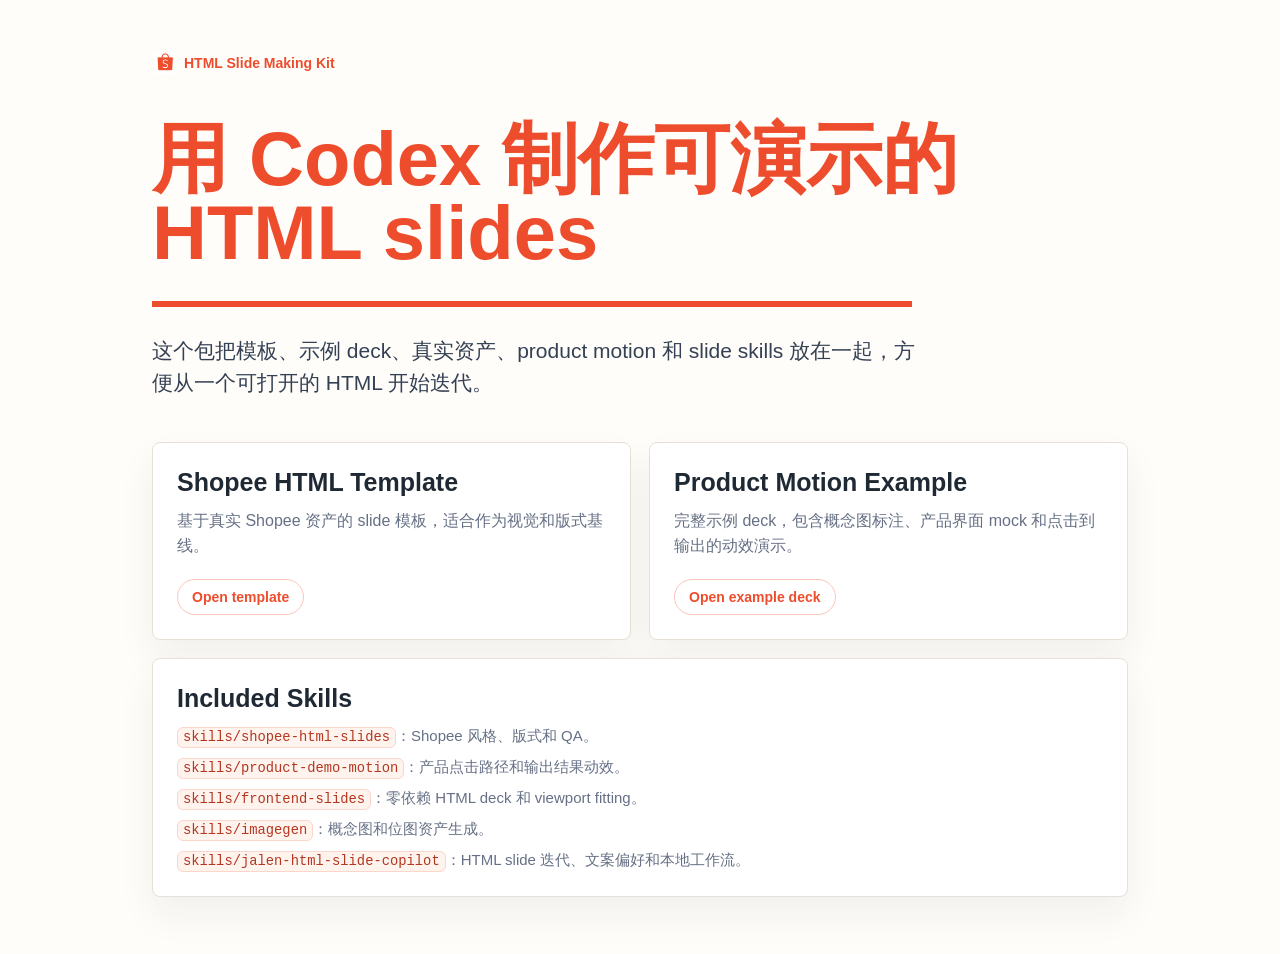
==== index.html @ 342e7bbd "Add files via upload Add HTML slide making kit" ====
<!doctype html>
<html lang="zh-CN">
<head>
  <meta charset="utf-8" />
  <meta name="viewport" content="width=device-width, initial-scale=1" />
  <title>HTML Slide Making Kit</title>
  <style>
    :root {
      --orange: #ee4d2d;
      --ink: #1f2933;
      --muted: #667085;
      --line: #e6e0d8;
      --bg: #fffdf9;
      --panel: #ffffff;
      font-family: Arial, "Helvetica Neue", Helvetica, sans-serif;
    }

    * {
      box-sizing: border-box;
    }

    body {
      background: var(--bg);
      color: var(--ink);
      margin: 0;
      min-height: 100vh;
    }

    main {
      margin: 0 auto;
      max-width: 1040px;
      padding: 52px 32px 64px;
    }

    .brand {
      align-items: center;
      color: var(--orange);
      display: flex;
      font-size: 14px;
      font-weight: 800;
      gap: 10px;
      margin-bottom: 48px;
    }

    .bag {
      background: url("assets/shopee-design/logo/shopee-bag-mark.png") center / contain no-repeat;
      display: inline-block;
      height: 22px;
      width: 22px;
    }

    h1 {
      color: var(--orange);
      font-size: clamp(44px, 7vw, 76px);
      letter-spacing: 0;
      line-height: 0.98;
      margin: 0;
      max-width: 820px;
    }

    .rule {
      background: var(--orange);
      height: 6px;
      margin: 30px 0 28px;
      max-width: 760px;
    }

    .lead {
      color: #344054;
      font-size: 21px;
      line-height: 1.55;
      margin: 0 0 42px;
      max-width: 780px;
    }

    .grid {
      display: grid;
      gap: 18px;
      grid-template-columns: repeat(2, minmax(0, 1fr));
    }

    .card {
      background: var(--panel);
      border: 1px solid var(--line);
      border-radius: 8px;
      box-shadow: 0 18px 38px rgba(31, 41, 51, 0.06);
      min-height: 188px;
      padding: 24px;
    }

    .card h2 {
      font-size: 25px;
      line-height: 1.2;
      margin: 0 0 12px;
    }

    .card p {
      color: var(--muted);
      font-size: 16px;
      line-height: 1.55;
      margin: 0 0 20px;
    }

    .card a {
      border: 1px solid rgba(238, 77, 45, 0.32);
      border-radius: 999px;
      color: var(--orange);
      display: inline-flex;
      font-size: 14px;
      font-weight: 800;
      padding: 9px 14px;
      text-decoration: none;
    }

    .wide {
      grid-column: 1 / -1;
    }

    .list {
      color: var(--muted);
      display: grid;
      font-size: 15px;
      gap: 8px;
      line-height: 1.45;
      margin-top: 4px;
    }

    code {
      background: #fff3ee;
      border: 1px solid rgba(238, 77, 45, 0.18);
      border-radius: 6px;
      color: #b43721;
      font-family: ui-monospace, SFMono-Regular, Menlo, Consolas, monospace;
      font-size: 0.92em;
      padding: 2px 5px;
    }

    @media (max-width: 760px) {
      main {
        padding: 34px 20px 44px;
      }

      .grid {
        grid-template-columns: 1fr;
      }
    }
  </style>
</head>
<body>
  <main>
    <div class="brand"><span class="bag" aria-hidden="true"></span><span>HTML Slide Making Kit</span></div>
    <h1>用 Codex 制作可演示的 HTML slides</h1>
    <div class="rule"></div>
    <p class="lead">这个包把模板、示例 deck、真实资产、product motion 和 slide skills 放在一起，方便从一个可打开的 HTML 开始迭代。</p>

    <section class="grid" aria-label="Package links">
      <article class="card">
        <h2>Shopee HTML Template</h2>
        <p>基于真实 Shopee 资产的 slide 模板，适合作为视觉和版式基线。</p>
        <a href="shopee-html-template-real-assets.html">Open template</a>
      </article>

      <article class="card">
        <h2>Product Motion Example</h2>
        <p>完整示例 deck，包含概念图标注、产品界面 mock 和点击到输出的动效演示。</p>
        <a href="pm-os-workbench-product-motion-example.html">Open example deck</a>
      </article>

      <article class="card wide">
        <h2>Included Skills</h2>
        <div class="list">
          <span><code>skills/shopee-html-slides</code>：Shopee 风格、版式和 QA。</span>
          <span><code>skills/product-demo-motion</code>：产品点击路径和输出结果动效。</span>
          <span><code>skills/frontend-slides</code>：零依赖 HTML deck 和 viewport fitting。</span>
          <span><code>skills/imagegen</code>：概念图和位图资产生成。</span>
          <span><code>skills/jalen-html-slide-copilot</code>：HTML slide 迭代、文案偏好和本地工作流。</span>
        </div>
      </article>
    </section>
  </main>
</body>
</html>
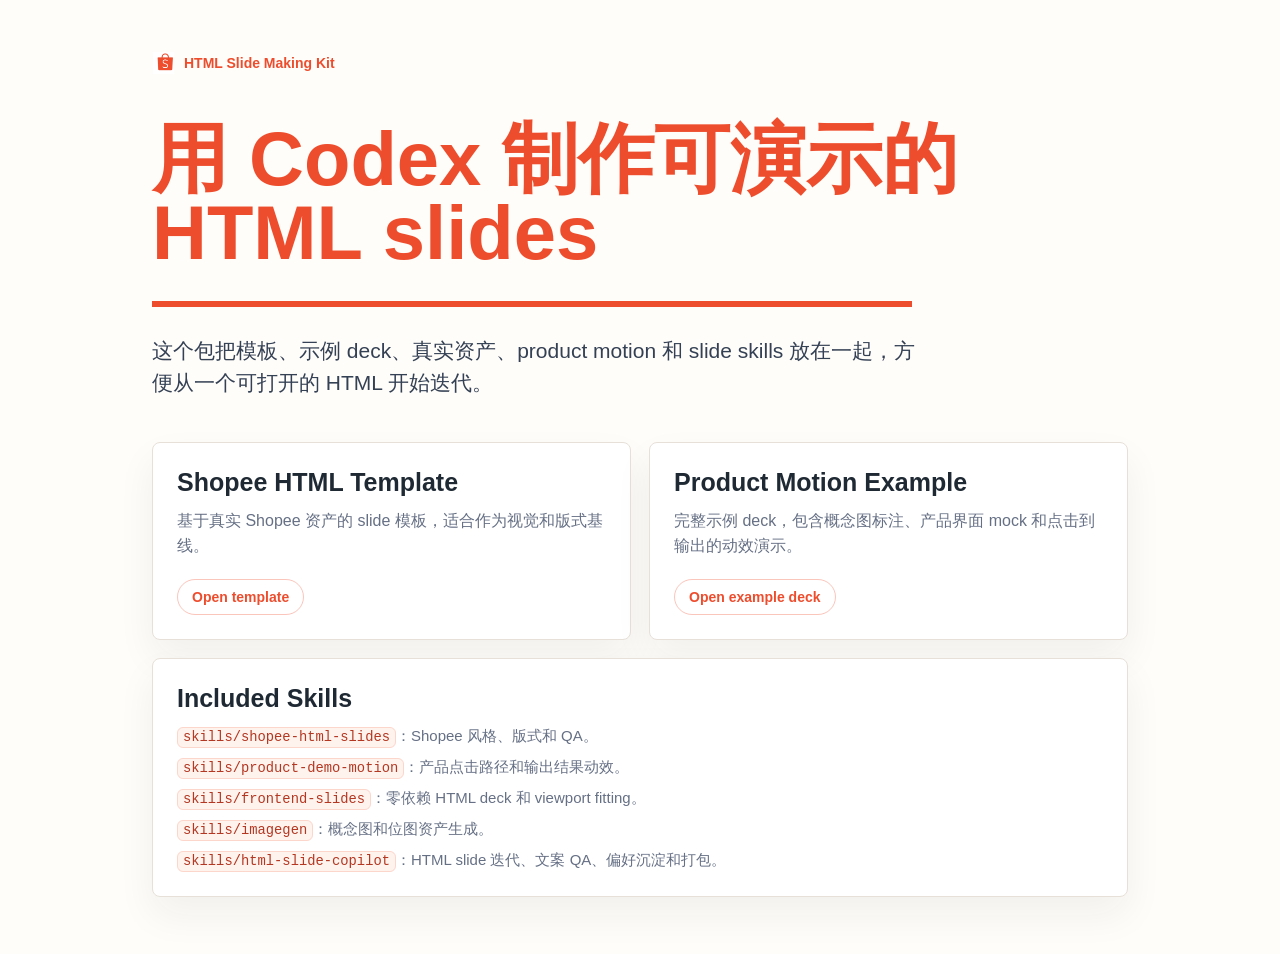
==== commit 8d74a93e: "Add files via upload" ====
--- a/index.html
+++ b/index.html
@@ -173,7 +173,7 @@
           <span><code>skills/product-demo-motion</code>：产品点击路径和输出结果动效。</span>
           <span><code>skills/frontend-slides</code>：零依赖 HTML deck 和 viewport fitting。</span>
           <span><code>skills/imagegen</code>：概念图和位图资产生成。</span>
-          <span><code>skills/jalen-html-slide-copilot</code>：HTML slide 迭代、文案偏好和本地工作流。</span>
+          <span><code>skills/html-slide-copilot</code>：HTML slide 迭代、文案 QA、偏好沉淀和打包。</span>
         </div>
       </article>
     </section>
